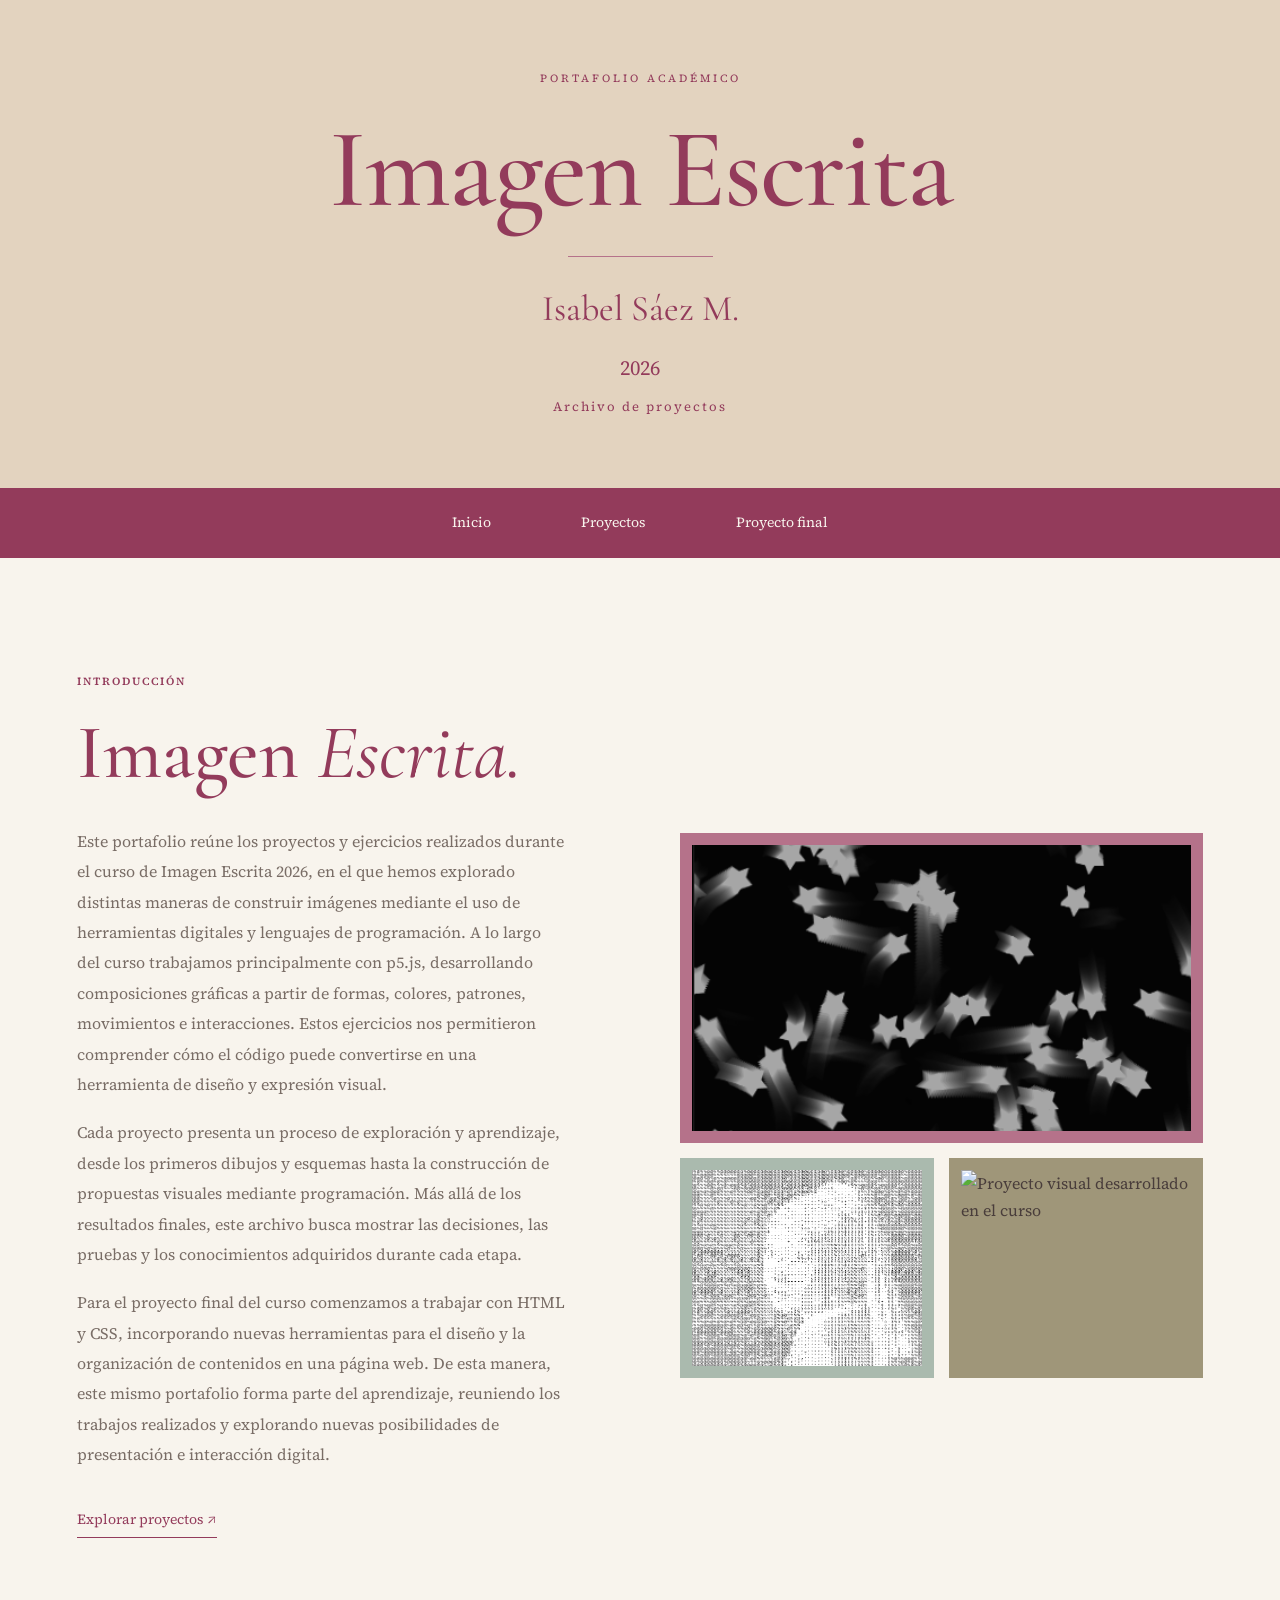
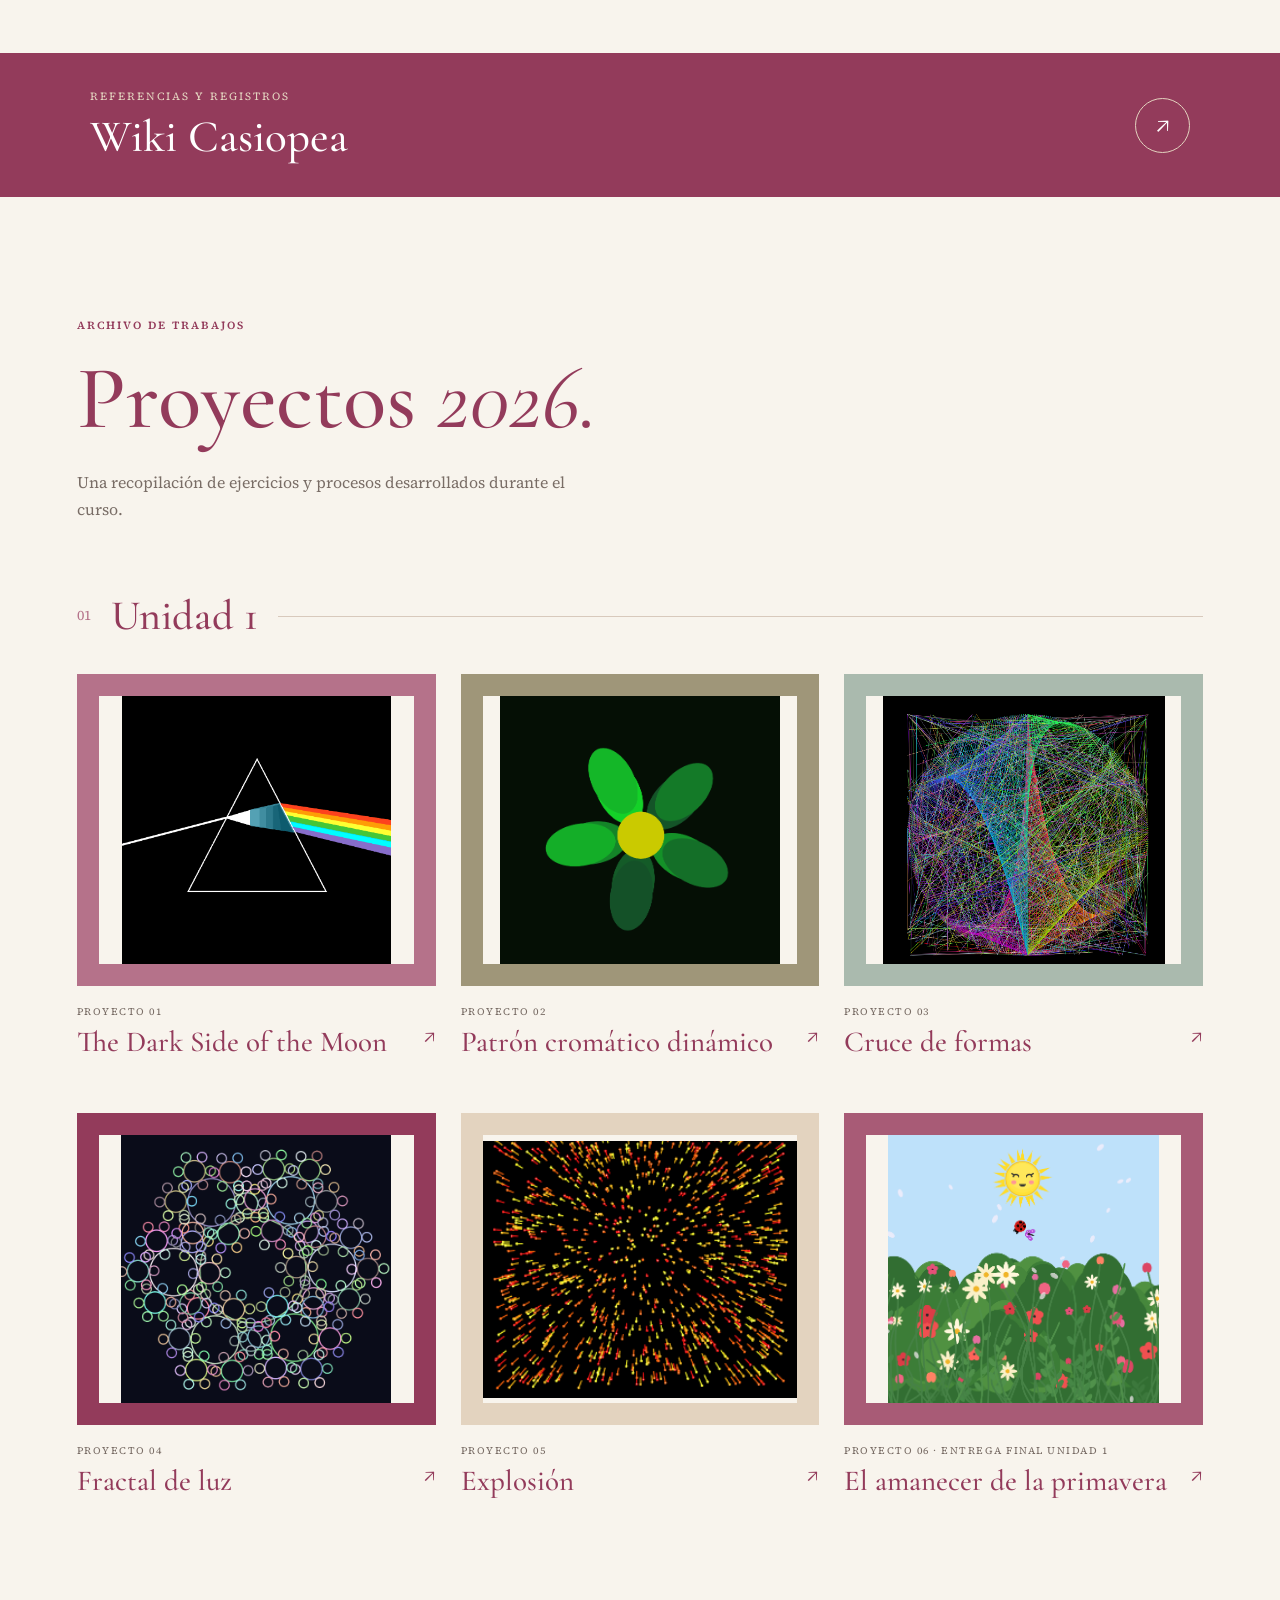
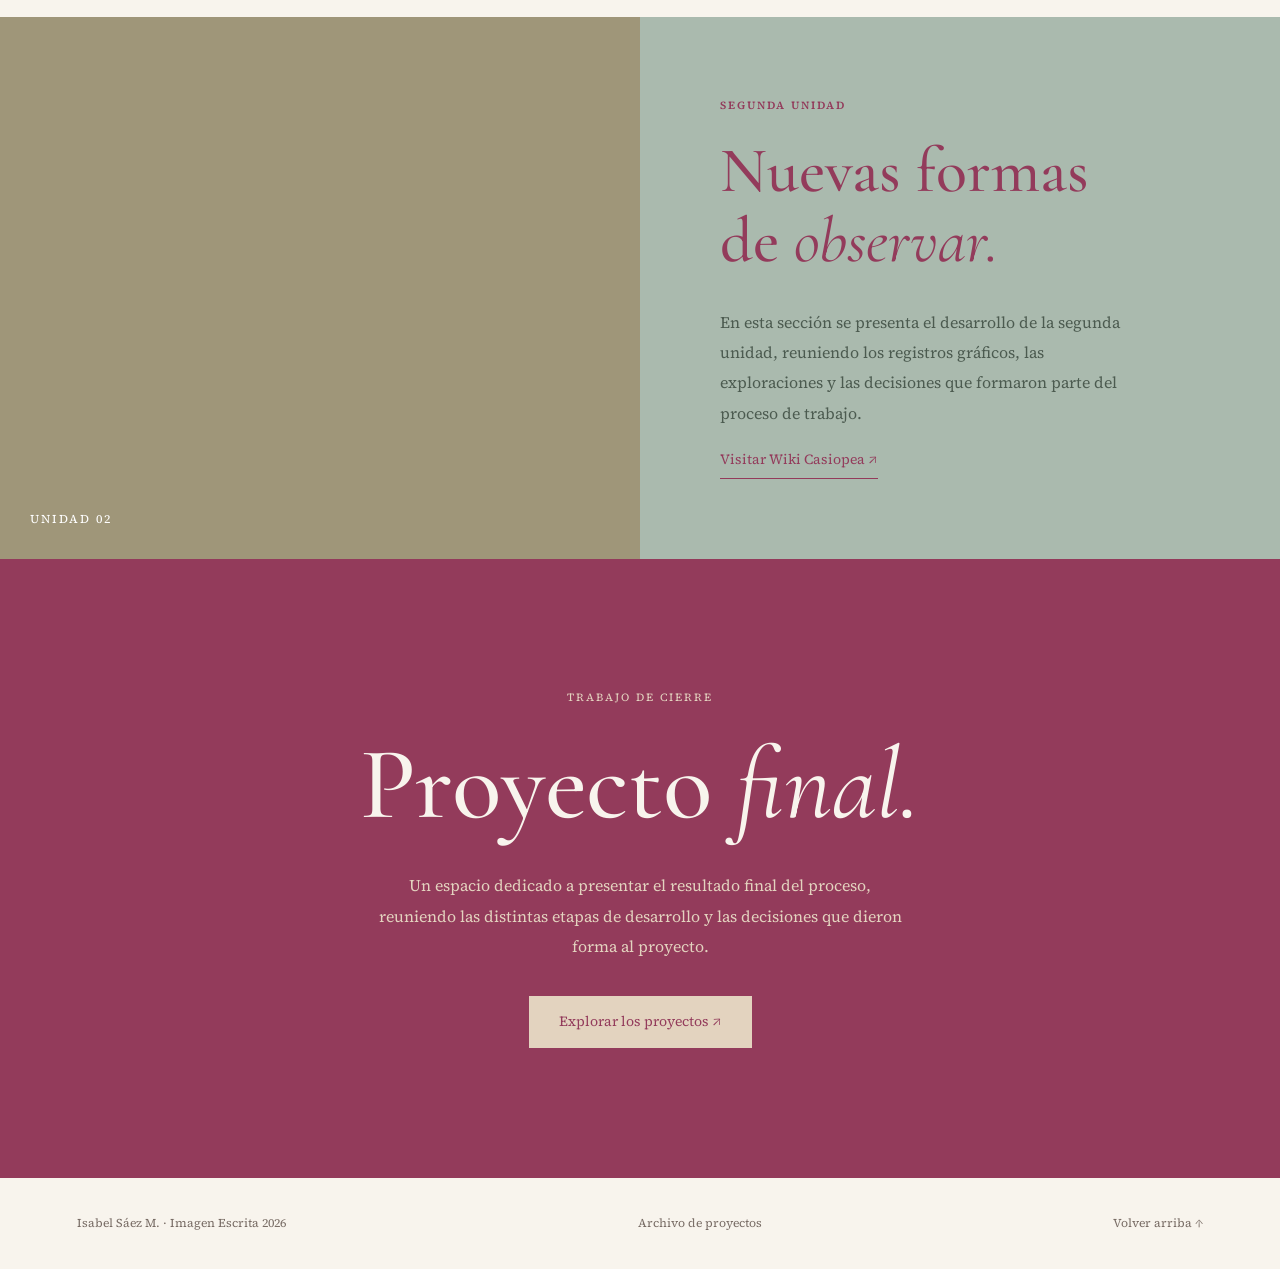
==== index.html @ 5d37b5b4 "Add files via upload" ====
<!DOCTYPE html>
<html lang="es">
<head>
  <meta charset="UTF-8">
  <meta name="viewport" content="width=device-width, initial-scale=1.0">
  <title>Imagen Escrita 2026 | Isabel Sáez M.</title>

  <link rel="preconnect" href="https://fonts.googleapis.com">
  <link rel="preconnect" href="https://fonts.gstatic.com" crossorigin>
  <link href="https://fonts.googleapis.com/css2?family=Cormorant+Garamond:wght@400;500;600;700&family=Source+Serif+4:wght@400;500;600&display=swap" rel="stylesheet">

  <link rel="stylesheet" href="style.css">
</head>

<body>

  <!-- PORTADA -->
  <header class="portada" id="portada">
    <div class="portada-contenido">
      <p class="etiqueta-portada">PORTAFOLIO ACADÉMICO</p>
      <h1>Imagen Escrita</h1>
      <div class="linea-decorativa"></div>
      <h2>Isabel Sáez M.</h2>
      <p class="ano">2026</p>
      <p class="subtitulo-portada">Archivo de proyectos</p>
    </div>
  </header>

  <!-- MENÚ -->
  <nav class="menu-principal" aria-label="Navegación principal">
    <a href="#inicio">Inicio</a>
    <a href="#proyectos">Proyectos</a>
    <a href="#proyecto-final">Proyecto final</a>
  </nav>

  <main>

    <!-- INTRODUCCIÓN -->
    <section class="seccion inicio" id="inicio">

      <div class="inicio-texto">
        <p class="etiqueta">INTRODUCCIÓN</p>
        <h2>Imagen <em>Escrita.</em></h2>

        <p>
          Este portafolio reúne los proyectos y ejercicios
          realizados durante el curso de Imagen Escrita 2026,
          en el que hemos explorado distintas maneras de
          construir imágenes mediante el uso de herramientas
          digitales y lenguajes de programación. A lo largo
          del curso trabajamos principalmente con p5.js,
          desarrollando composiciones gráficas a partir de
          formas, colores, patrones, movimientos e interacciones.
          Estos ejercicios nos permitieron comprender cómo
          el código puede convertirse en una herramienta
          de diseño y expresión visual.
        </p>

        <p>
          Cada proyecto presenta un proceso de exploración
          y aprendizaje, desde los primeros dibujos y esquemas
          hasta la construcción de propuestas visuales mediante
          programación. Más allá de los resultados finales,
          este archivo busca mostrar las decisiones, las pruebas
          y los conocimientos adquiridos durante cada etapa.
        </p>

        <p>
          Para el proyecto final del curso comenzamos a trabajar
          con HTML y CSS, incorporando nuevas herramientas para
          el diseño y la organización de contenidos en una página
          web. De esta manera, este mismo portafolio forma parte
          del aprendizaje, reuniendo los trabajos realizados y
          explorando nuevas posibilidades de presentación e
          interacción digital.
        </p>

        <a href="#proyectos" class="enlace-texto">
          Explorar proyectos ↗
        </a>
      </div>

      <!-- TRES FOTOGRAFÍAS SIN TÍTULOS -->
      <div class="galeria-inicio galeria-tres">

        <div class="foto-intro foto-intro-uno">
          <img
            src="Imagenes/Introduccion 1.png"
            alt="Registro visual del curso Imagen Escrita"
          >
        </div>

        <div class="foto-intro foto-intro-dos">
          <img
            src="Imagenes/Introduccion 2.png"
            alt="Proceso de trabajo con código"
          >
        </div>

        <div class="foto-intro foto-intro-tres">
          <img
            src="Imagenes/Introduccion 3.png"
            alt="Proyecto visual desarrollado en el curso"
          >
        </div>

      </div>
    </section>

    <!-- WIKI CASIOPEA -->
    <section class="franja-wiki">
      <div>
        <p class="etiqueta-clara">REFERENCIAS Y REGISTROS</p>
        <h2>Wiki Casiopea</h2>
      </div>

      <a
        href="https://wiki.ead.pucv.cl/Imagen_Escrita_2026"
        target="_blank"
        rel="noopener noreferrer"
        class="boton-circular"
        aria-label="Visitar Wiki Casiopea"
      >↗</a>
    </section>

    <!-- PROYECTOS -->
    <section class="seccion proyectos" id="proyectos">

      <div class="encabezado-seccion">
        <p class="etiqueta">ARCHIVO DE TRABAJOS</p>
        <h2>Proyectos <em>2026.</em></h2>
        <p class="descripcion-seccion">
          Una recopilación de ejercicios y procesos
          desarrollados durante el curso.
        </p>
      </div>

      <div class="titulo-unidad" id="unidad-1">
        <span>01</span>
        <h3>Unidad 1</h3>
        <div class="linea-unidad"></div>
      </div>

      <div class="cuadricula-proyectos">

        <a href="proyecto.html?id=1" class="tarjeta-proyecto">
          <div class="imagen-proyecto color-rosa">
            <img src="Imagenes/Proyecto 1.png"
                 alt="The Dark Side of the Moon">
          </div>
          <div class="info-proyecto">
            <p>PROYECTO 01</p>
            <h4>The Dark Side of the Moon</h4>
            <span class="flecha">↗</span>
          </div>
        </a>

        <a href="proyecto.html?id=2" class="tarjeta-proyecto">
          <div class="imagen-proyecto color-oliva">
            <img src="Imagenes/Proyecto 2.png"
                 alt="Patrón cromático dinámico">
          </div>
          <div class="info-proyecto">
            <p>PROYECTO 02</p>
            <h4>Patrón cromático dinámico</h4>
            <span class="flecha">↗</span>
          </div>
        </a>

        <a href="proyecto.html?id=3" class="tarjeta-proyecto">
          <div class="imagen-proyecto color-verde">
            <img src="Imagenes/Proyecto 3.png"
                 alt="Cruce de formas">
          </div>
          <div class="info-proyecto">
            <p>PROYECTO 03</p>
            <h4>Cruce de formas</h4>
            <span class="flecha">↗</span>
          </div>
        </a>

        <a href="proyecto.html?id=4" class="tarjeta-proyecto">
          <div class="imagen-proyecto color-burdeos">
            <img src="Imagenes/Proyecto 4.png"
                 alt="Fractal de luz">
          </div>
          <div class="info-proyecto">
            <p>PROYECTO 04</p>
            <h4>Fractal de luz</h4>
            <span class="flecha">↗</span>
          </div>
        </a>

        <a href="proyecto.html?id=5" class="tarjeta-proyecto">
          <div class="imagen-proyecto color-crema">
            <img src="Imagenes/Proyecto 5.png"
                 alt="Explosión">
          </div>
          <div class="info-proyecto">
            <p>PROYECTO 05</p>
            <h4>Explosión</h4>
            <span class="flecha">↗</span>
          </div>
        </a>

        <a href="proyecto.html?id=6" class="tarjeta-proyecto">
          <div class="imagen-proyecto color-rosa-oscuro">
            <img src="Imagenes/Proyecto 6.png"
                 alt="El amanecer de la primavera">
          </div>
          <div class="info-proyecto">
            <p>PROYECTO 06 · ENTREGA FINAL UNIDAD 1</p>
            <h4>El amanecer de la primavera</h4>
            <span class="flecha">↗</span>
          </div>
        </a>

      </div>
    </section>

    <!-- UNIDAD 2 -->
    <section class="unidad-dos" id="unidad-2">
      <div class="unidad-dos-imagen">
        <span>UNIDAD 02</span>
      </div>

      <div class="unidad-dos-texto">
        <p class="etiqueta">SEGUNDA UNIDAD</p>
        <h2>Nuevas formas<br>de <em>observar.</em></h2>

        <p>
          En esta sección se presenta el desarrollo
          de la segunda unidad, reuniendo los registros
          gráficos, las exploraciones y las decisiones
          que formaron parte del proceso de trabajo.
        </p>

        <a
          href="https://wiki.ead.pucv.cl/Imagen_Escrita_2026"
          target="_blank"
          rel="noopener noreferrer"
          class="enlace-texto"
        >
          Visitar Wiki Casiopea ↗
        </a>
      </div>
    </section>

    <!-- PROYECTO FINAL -->
    <section class="proyecto-final" id="proyecto-final">
      <div class="contenido-final">
        <p class="etiqueta-clara">TRABAJO DE CIERRE</p>
        <h2>Proyecto <em>final.</em></h2>

        <p>
          Un espacio dedicado a presentar el resultado
          final del proceso, reuniendo las distintas
          etapas de desarrollo y las decisiones
          que dieron forma al proyecto.
        </p>

        <a href="#proyectos" class="boton-final">
          Explorar los proyectos ↗
        </a>
      </div>
    </section>

  </main>

  <!-- PIE DE PÁGINA -->
  <footer class="pie-pagina">
    <p>Isabel Sáez M. · Imagen Escrita 2026</p>
    <p>Archivo de proyectos</p>
    <a href="#portada">Volver arriba ↑</a>
  </footer>

</body>
</html>
---- style.css ----
:root {
  --burdeos: #933B5B;
  --rosa: #B5728A;
  --verde: #AABAAE;
  --crema: #E3D3BF;
  --oliva: #9F9679;
  --fondo: #F8F4ED;
  --texto: #493D3B;
  --texto-suave: #796D66;
  --titulo: "Cormorant Garamond", Georgia, serif;
  --parrafo: "Source Serif 4", Georgia, serif;
}

/* GENERAL */

* {
  margin: 0;
  padding: 0;
  box-sizing: border-box;
}

html {
  scroll-behavior: smooth;
  scroll-padding-top: 90px;
}

body {
  background: var(--fondo);
  color: var(--texto);
  font-family: var(--parrafo);
  font-size: 16px;
  line-height: 1.7;
}

a {
  color: inherit;
  text-decoration: none;
}

h1, h2, h3, h4 {
  font-family: var(--titulo);
  font-weight: 500;
  line-height: 1.1;
}

h2 em {
  font-weight: 400;
}

.seccion {
  width: 88%;
  max-width: 1250px;
  margin: 0 auto;
}

.etiqueta {
  color: var(--burdeos);
  font-size: 11px;
  font-weight: 600;
  letter-spacing: 2px;
  text-transform: uppercase;
}

.etiqueta-clara {
  color: var(--crema);
  font-size: 11px;
  letter-spacing: 2px;
  text-transform: uppercase;
}

/* PORTADA */

.portada {
  min-height: 430px;
  padding: 70px 25px;
  background: var(--crema);
  display: flex;
  align-items: center;
  justify-content: center;
  text-align: center;
}

.portada-contenido {
  max-width: 950px;
}

.etiqueta-portada {
  color: var(--burdeos);
  font-size: 11px;
  letter-spacing: 3px;
  margin-bottom: 25px;
}

.portada h1 {
  color: var(--burdeos);
  font-size: clamp(60px, 9vw, 112px);
  font-weight: 500;
  letter-spacing: -2px;
  line-height: 1;
}

.linea-decorativa {
  height: 1px;
  width: 145px;
  background: var(--rosa);
  margin: 30px auto;
}

.portada h2 {
  color: var(--burdeos);
  font-size: clamp(25px, 3vw, 36px);
  font-weight: 400;
  line-height: 1.2;
}

.ano {
  color: var(--burdeos);
  font-size: 21px;
  margin-top: 20px;
}

.subtitulo-portada {
  color: var(--burdeos);
  font-size: 13px;
  letter-spacing: 2px;
  margin-top: 10px;
}

/* MENÚ */

.menu-principal {
  min-height: 70px;
  background: var(--burdeos);
  display: flex;
  justify-content: center;
  align-items: center;
  gap: clamp(25px, 7vw, 100px);
  position: sticky;
  top: 0;
  z-index: 100;
}

.menu-principal a {
  color: var(--fondo);
  font-size: 14px;
  transition: color 0.3s;
}

.menu-principal a:hover {
  color: var(--crema);
}

/* INTRODUCCIÓN */

.inicio {
  padding-top: 115px;
  padding-bottom: 115px;
  display: grid;
  grid-template-columns: 1fr 1fr;
  gap: 80px;
  align-items: center;
}

.inicio-texto h2 {
  color: var(--burdeos);
  font-size: clamp(52px, 6vw, 80px);
  margin-top: 20px;
  margin-bottom: 30px;
}

.inicio-texto p:not(.etiqueta) {
  max-width: 490px;
  color: var(--texto-suave);
  margin-bottom: 18px;
  line-height: 1.9;
}

.enlace-texto {
  display: inline-flex;
  align-items: center;
  gap: 25px;
  color: var(--burdeos);
  font-size: 14px;
  border-bottom: 1px solid var(--burdeos);
  padding-bottom: 6px;
  margin-top: 20px;
  transition: gap 0.3s;
}

.enlace-texto:hover {
  gap: 35px;
}

/* NUEVA GALERÍA DE TRES FOTOGRAFÍAS */

.galeria-inicio.galeria-tres {
  display: grid;
  grid-template-columns: repeat(2, minmax(0, 1fr));
  gap: 15px;
  align-items: stretch;
}

.foto-intro {
  overflow: hidden;
  padding: 12px;
  display: flex;
  align-items: center;
  justify-content: center;
  transition: transform 0.35s ease;
}

.foto-intro:hover {
  transform: translateY(-5px);
}

.foto-intro img {
  display: block;
  width: 100%;
  height: 100%;
  object-fit: cover;
}

.foto-intro-uno {
  grid-column: 1 / -1;
  height: 310px;
  background: var(--rosa);
}

.foto-intro-dos {
  height: 220px;
  background: var(--verde);
}

.foto-intro-tres {
  height: 220px;
  background: var(--oliva);
}

/* WIKI CASIOPEA */

.franja-wiki {
  background: var(--burdeos);
  color: white;
  padding: 35px 7%;
  display: flex;
  align-items: center;
  justify-content: space-between;
}

.franja-wiki h2 {
  font-size: 45px;
  color: white;
  margin-top: 5px;
}

.boton-circular {
  width: 55px;
  height: 55px;
  border: 1px solid var(--crema);
  border-radius: 50%;
  display: flex;
  justify-content: center;
  align-items: center;
  font-size: 24px;
  color: white;
  transition: 0.3s;
}

.boton-circular:hover {
  background: var(--crema);
  color: var(--burdeos);
}

/* PROYECTOS */

.proyectos {
  padding-top: 120px;
  padding-bottom: 120px;
}

.encabezado-seccion {
  margin-bottom: 70px;
}

.encabezado-seccion h2 {
  color: var(--burdeos);
  font-size: clamp(55px, 7vw, 90px);
  margin-top: 15px;
  margin-bottom: 20px;
}

.descripcion-seccion {
  color: var(--texto-suave);
  max-width: 500px;
}

.titulo-unidad {
  display: flex;
  align-items: center;
  gap: 20px;
  margin-bottom: 35px;
}

.titulo-unidad span {
  color: var(--rosa);
  font-size: 14px;
}

.titulo-unidad h3 {
  color: var(--burdeos);
  font-size: 42px;
}

.linea-unidad {
  flex: 1;
  height: 1px;
  background: #D8C9BC;
}

/* CUADRÍCULA DE PROYECTOS */

.cuadricula-proyectos {
  display: grid;
  grid-template-columns: repeat(3, minmax(0, 1fr));
  gap: 55px 25px;
}

.tarjeta-proyecto {
  display: block;
  min-width: 0;
}

.imagen-proyecto {
  aspect-ratio: 1.15 / 1;
  padding: 22px;
  display: flex;
  align-items: center;
  justify-content: center;
  overflow: hidden;
  transition: transform 0.35s;
}

.imagen-proyecto img {
  display: block;
  width: 100%;
  height: 100%;
  object-fit: contain;
  background: var(--fondo);
}

.tarjeta-proyecto:hover .imagen-proyecto {
  transform: translateY(-7px);
}

.color-rosa {
  background: var(--rosa);
}

.color-oliva {
  background: var(--oliva);
}

.color-verde {
  background: var(--verde);
}

.color-burdeos {
  background: var(--burdeos);
}

.color-crema {
  background: var(--crema);
}

.color-rosa-oscuro {
  background: #A85B76;
}

.info-proyecto {
  position: relative;
  padding-top: 17px;
  padding-right: 25px;
}

.info-proyecto p {
  color: var(--texto-suave);
  font-size: 10px;
  letter-spacing: 1.5px;
}

.info-proyecto h4 {
  color: var(--burdeos);
  font-size: 29px;
  margin-top: 6px;
}

.flecha {
  position: absolute;
  right: 0;
  bottom: 5px;
  color: var(--burdeos);
  font-size: 20px;
}

/* UNIDAD 2 */

.unidad-dos {
  display: grid;
  grid-template-columns: 1fr 1fr;
  background: var(--verde);
}

.unidad-dos-imagen {
  min-height: 520px;
  background: var(--oliva);
  padding: 30px;
  display: flex;
  align-items: flex-end;
}

.unidad-dos-imagen span {
  color: white;
  font-size: 12px;
  letter-spacing: 2px;
}

.unidad-dos-texto {
  padding: 80px;
  display: flex;
  flex-direction: column;
  justify-content: center;
  align-items: flex-start;
}

.unidad-dos-texto h2 {
  color: var(--burdeos);
  font-size: clamp(45px, 5vw, 70px);
  margin-top: 20px;
  margin-bottom: 30px;
}

.unidad-dos-texto > p:not(.etiqueta) {
  color: #4C5B50;
  line-height: 1.9;
  max-width: 430px;
}

/* PROYECTO FINAL */

.proyecto-final {
  background: var(--burdeos);
  padding: 130px 25px;
  text-align: center;
}

.contenido-final {
  max-width: 850px;
  margin: 0 auto;
}

.proyecto-final h2 {
  color: var(--fondo);
  font-size: clamp(60px, 8vw, 105px);
  margin-top: 20px;
  margin-bottom: 30px;
}

.proyecto-final p:not(.etiqueta-clara) {
  color: var(--crema);
  max-width: 530px;
  margin: 0 auto 35px;
  line-height: 1.9;
}

.boton-final {
  display: inline-block;
  background: var(--crema);
  color: var(--burdeos);
  padding: 14px 30px;
  font-size: 14px;
  transition: background 0.3s;
}

.boton-final:hover {
  background: white;
}

/* PIE DE PÁGINA */

.pie-pagina {
  background: var(--fondo);
  padding: 35px 6%;
  display: flex;
  justify-content: space-between;
  align-items: center;
  gap: 20px;
}

.pie-pagina p,
.pie-pagina a {
  color: var(--texto-suave);
  font-size: 12px;
}

.pie-pagina a:hover {
  color: var(--burdeos);
}

/* PÁGINAS INDIVIDUALES */

.cabecera-detalle {
  background: var(--crema);
  padding: 65px 7% 80px;
}

.volver-proyectos {
  display: inline-block;
  color: var(--burdeos);
  font-size: 14px;
  margin-bottom: 60px;
}

.cabecera-detalle h1 {
  color: var(--burdeos);
  font-size: clamp(55px, 8vw, 105px);
  max-width: 1100px;
  margin-top: 15px;
}

.detalle-contenido {
  width: 88%;
  max-width: 1100px;
  margin: 90px auto 120px;
}

.detalle-imagen {
  min-height: 400px;
  padding: 35px;
  display: flex;
  align-items: center;
  justify-content: center;
  margin-bottom: 70px;
}

.detalle-imagen img {
  display: block;
  width: 100%;
  max-height: 600px;
  object-fit: contain;
}

.detalle-texto {
  display: grid;
  grid-template-columns: 1fr 2fr;
  gap: 70px;
}

.detalle-texto h2 {
  color: var(--burdeos);
  font-size: 46px;
}

.detalle-descripcion p {
  color: var(--texto-suave);
  line-height: 1.95;
  margin-bottom: 20px;
}

.detalle-descripcion .enlace-texto {
  color: var(--burdeos);
  margin-top: 30px;
}

.navegacion-detalle {
  border-top: 1px solid #D8C9BC;
  margin-top: 90px;
  padding-top: 30px;
  display: flex;
  justify-content: space-between;
  gap: 20px;
}

.navegacion-detalle a {
  color: var(--burdeos);
  font-size: 14px;
}

/* TABLETS */

@media (max-width: 950px) {
  .inicio {
    grid-template-columns: 1fr;
    gap: 50px;
  }

  .galeria-inicio {
    max-width: 650px;
  }

  .unidad-dos-texto {
    padding: 45px;
  }
}

/* CELULARES */

@media (max-width: 650px) {
  .portada {
    min-height: 360px;
    padding: 55px 20px;
  }

  .menu-principal {
    gap: 20px;
    padding: 15px 10px;
    flex-wrap: wrap;
  }

  .menu-principal a {
    font-size: 12px;
  }

  .inicio {
    padding-top: 75px;
    padding-bottom: 75px;
  }

  .inicio-texto h2 {
    font-size: 58px;
  }

  .galeria-inicio.galeria-tres {
    gap: 10px;
  }

  .foto-intro-uno {
    height: 250px;
  }

  .foto-intro-dos,
  .foto-intro-tres {
    height: 170px;
  }

  .foto-intro {
    padding: 8px;
  }

  .franja-wiki h2 {
    font-size: 35px;
  }

  .proyectos {
    padding-top: 80px;
    padding-bottom: 80px;
  }

  .encabezado-seccion {
    margin-bottom: 50px;
  }

  .encabezado-seccion h2 {
    font-size: 57px;
  }

  .cuadricula-proyectos {
    grid-template-columns: repeat(2, minmax(0, 1fr));
    gap: 35px 15px;
  }

  .imagen-proyecto {
    padding: 12px;
  }

  .info-proyecto h4 {
    font-size: 23px;
  }

  .unidad-dos {
    grid-template-columns: 1fr;
  }

  .unidad-dos-imagen {
    min-height: 320px;
  }

  .unidad-dos-texto {
    padding: 55px 7%;
  }

  .proyecto-final {
    padding: 90px 25px;
  }

  .pie-pagina {
    flex-direction: column;
    text-align: center;
  }

  .cabecera-detalle {
    padding: 45px 7% 60px;
  }

  .volver-proyectos {
    margin-bottom: 45px;
  }

  .detalle-contenido {
    margin-top: 50px;
    margin-bottom: 70px;
  }

  .detalle-imagen {
    min-height: 230px;
    padding: 15px;
    margin-bottom: 50px;
  }

  .detalle-texto {
    grid-template-columns: 1fr;
    gap: 25px;
  }

  .detalle-texto h2 {
    font-size: 38px;
  }
}

@media (max-width: 380px) {
  .menu-principal {
    gap: 12px;
  }

  .menu-principal a {
    font-size: 11px;
  }

  .info-proyecto h4 {
    font-size: 20px;
  }
}

/* ACCESIBILIDAD */

a:focus-visible {
  outline: 2px solid var(--rosa);
  outline-offset: 4px;
}

@media (prefers-reduced-motion: reduce) {
  html {
    scroll-behavior: auto;
  }

  *,
  *::before,
  *::after {
    transition-duration: 0.01ms !important;
    animation-duration: 0.01ms !important;
  }
}
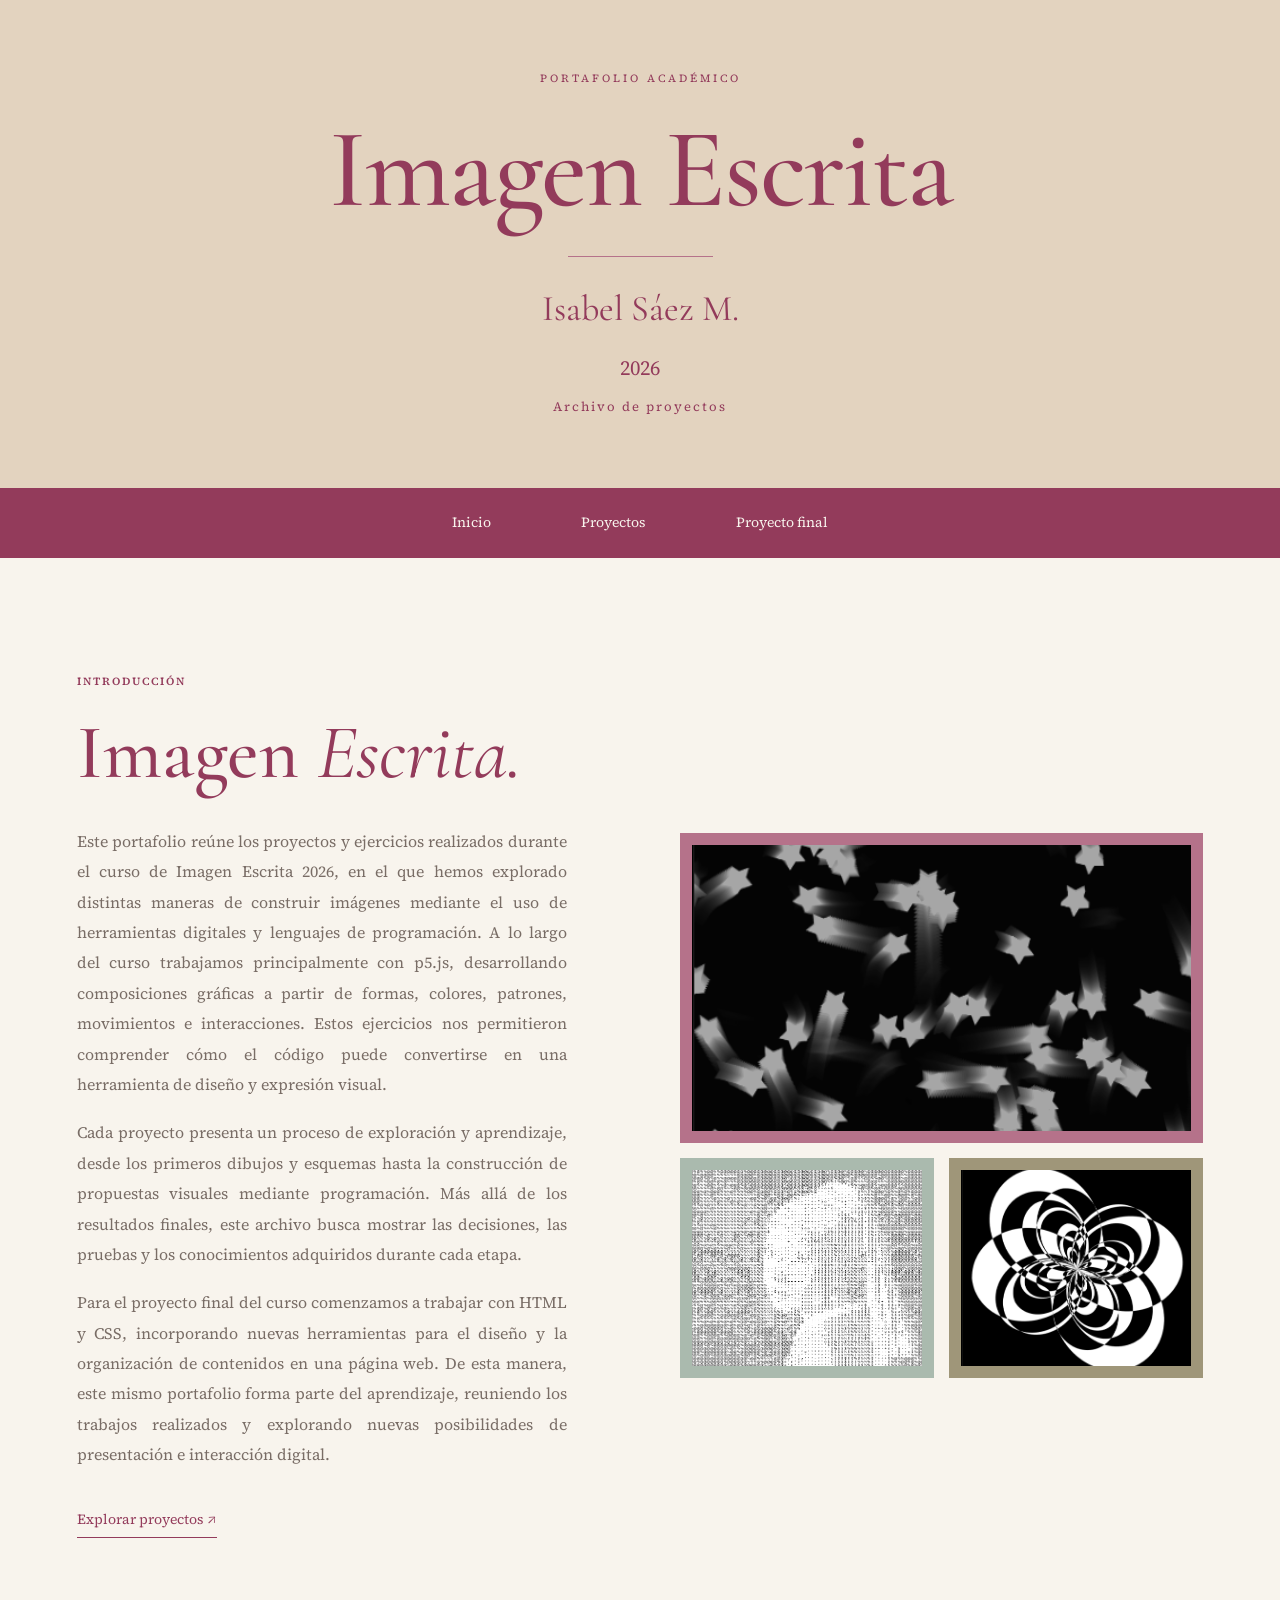
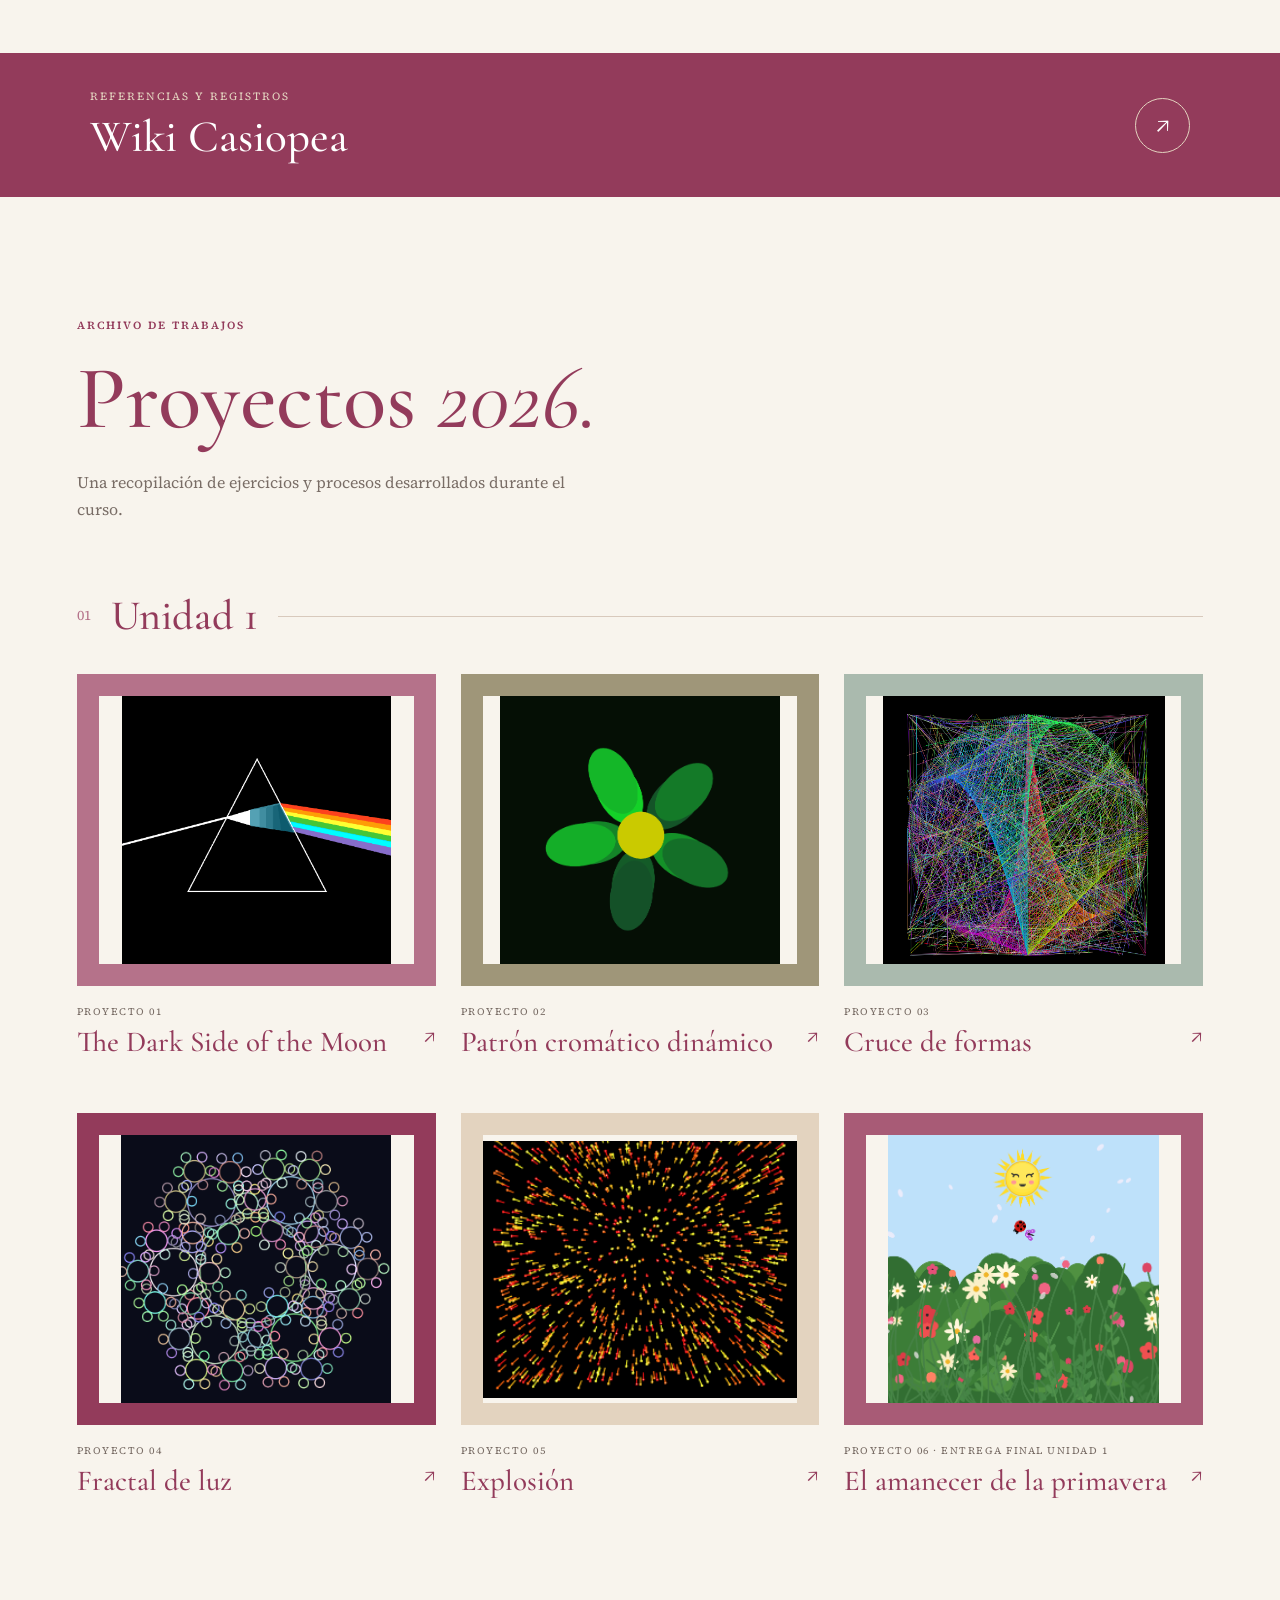
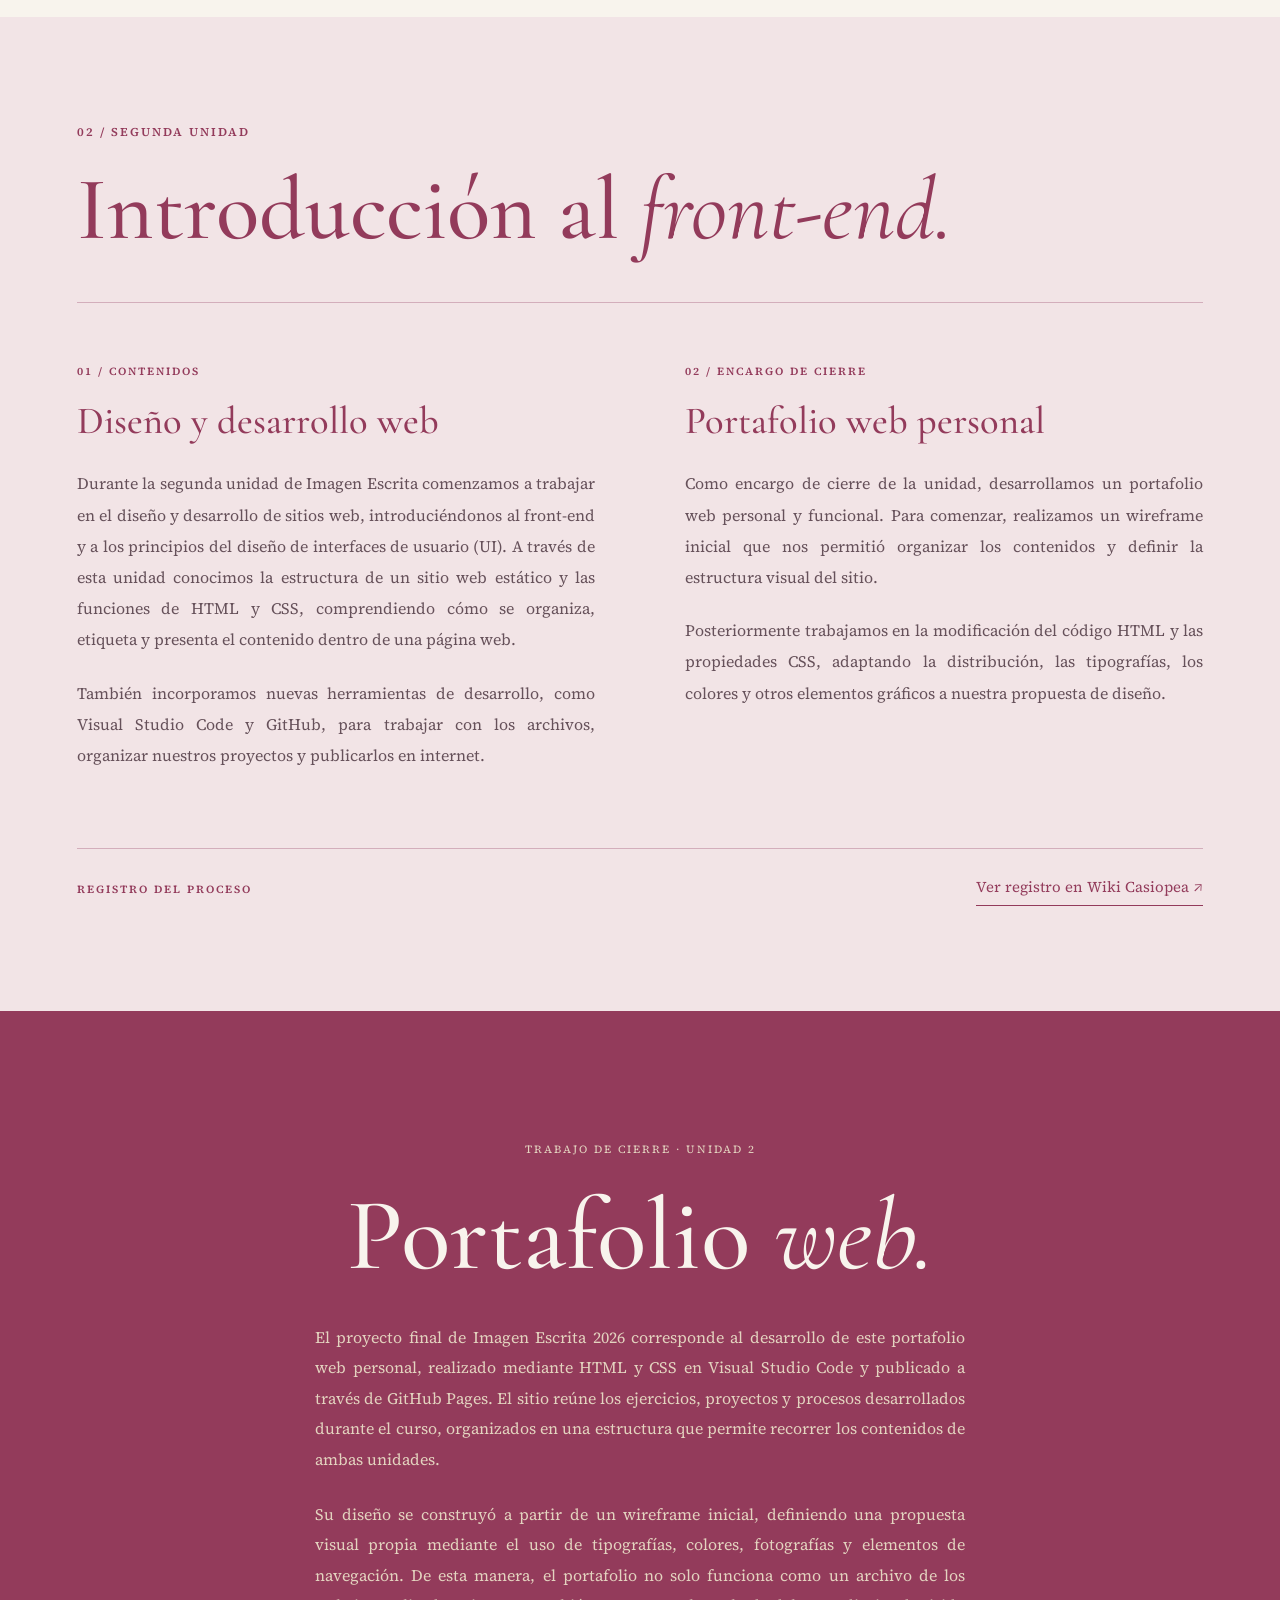
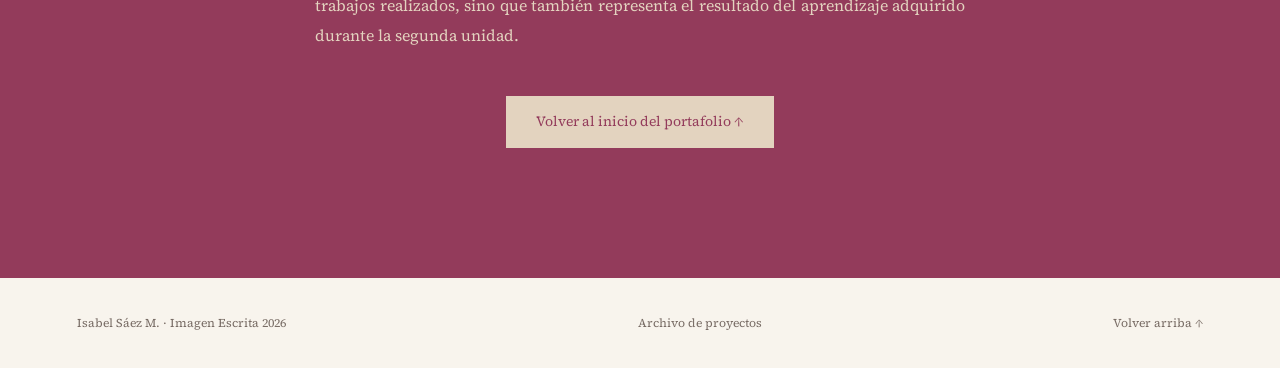
==== commit 454ec978: "Actualización del diseño del portafolio" ====
--- a/index.html
+++ b/index.html
@@ -15,7 +15,6 @@
 
 <body>
 
-  <!-- PORTADA -->
   <header class="portada" id="portada">
     <div class="portada-contenido">
       <p class="etiqueta-portada">PORTAFOLIO ACADÉMICO</p>
@@ -27,7 +26,6 @@
     </div>
   </header>
 
-  <!-- MENÚ -->
   <nav class="menu-principal" aria-label="Navegación principal">
     <a href="#inicio">Inicio</a>
     <a href="#proyectos">Proyectos</a>
@@ -81,31 +79,23 @@
         </a>
       </div>
 
-      <!-- TRES FOTOGRAFÍAS SIN TÍTULOS -->
       <div class="galeria-inicio galeria-tres">
-
         <div class="foto-intro foto-intro-uno">
-          <img
-            src="Imagenes/Introduccion 1.png"
-            alt="Registro visual del curso Imagen Escrita"
-          >
+          <img src="Imagenes/Introduccion 1.png"
+               alt="Registro visual del curso Imagen Escrita">
         </div>
 
         <div class="foto-intro foto-intro-dos">
-          <img
-            src="Imagenes/Introduccion 2.png"
-            alt="Proceso de trabajo con código"
-          >
+          <img src="Imagenes/Introduccion 2.png"
+               alt="Proceso de trabajo con código">
         </div>
 
         <div class="foto-intro foto-intro-tres">
-          <img
-            src="Imagenes/Introduccion 3.png"
-            alt="Proyecto visual desarrollado en el curso"
-          >
-        </div>
-
-      </div>
+          <img src="Imagenes/Introduccion 3.png"
+               alt="Proyecto visual desarrollado en el curso">
+        </div>
+      </div>
+
     </section>
 
     <!-- WIKI CASIOPEA -->
@@ -115,13 +105,11 @@
         <h2>Wiki Casiopea</h2>
       </div>
 
-      <a
-        href="https://wiki.ead.pucv.cl/Imagen_Escrita_2026"
-        target="_blank"
-        rel="noopener noreferrer"
-        class="boton-circular"
-        aria-label="Visitar Wiki Casiopea"
-      >↗</a>
+      <a href="https://wiki.ead.pucv.cl/Imagen_Escrita_2026"
+         target="_blank"
+         rel="noopener noreferrer"
+         class="boton-circular"
+         aria-label="Visitar Wiki Casiopea">↗</a>
     </section>
 
     <!-- PROYECTOS -->
@@ -219,56 +207,130 @@
       </div>
     </section>
 
-    <!-- UNIDAD 2 -->
-    <section class="unidad-dos" id="unidad-2">
-      <div class="unidad-dos-imagen">
-        <span>UNIDAD 02</span>
-      </div>
-
-      <div class="unidad-dos-texto">
-        <p class="etiqueta">SEGUNDA UNIDAD</p>
-        <h2>Nuevas formas<br>de <em>observar.</em></h2>
-
-        <p>
-          En esta sección se presenta el desarrollo
-          de la segunda unidad, reuniendo los registros
-          gráficos, las exploraciones y las decisiones
-          que formaron parte del proceso de trabajo.
-        </p>
-
-        <a
-          href="https://wiki.ead.pucv.cl/Imagen_Escrita_2026"
-          target="_blank"
-          rel="noopener noreferrer"
-          class="enlace-texto"
-        >
-          Visitar Wiki Casiopea ↗
-        </a>
-      </div>
+    <!-- SEGUNDA UNIDAD REDISEÑADA -->
+    <section class="unidad-dos-nueva" id="unidad-2">
+
+      <div class="unidad-dos-contenedor">
+
+        <div class="unidad-dos-encabezado">
+          <p class="unidad-dos-numero">
+            02 / SEGUNDA UNIDAD
+          </p>
+
+          <h2>
+            Introducción al <em>front-end.</em>
+          </h2>
+
+          <div class="unidad-dos-linea"></div>
+        </div>
+
+        <div class="unidad-dos-columnas">
+
+          <article class="unidad-dos-columna">
+            <p class="unidad-dos-subnumero">01 / CONTENIDOS</p>
+            <h3>Diseño y desarrollo web</h3>
+
+            <p>
+              Durante la segunda unidad de Imagen Escrita
+              comenzamos a trabajar en el diseño y desarrollo
+              de sitios web, introduciéndonos al front-end y
+              a los principios del diseño de interfaces de
+              usuario (UI). A través de esta unidad conocimos
+              la estructura de un sitio web estático y las
+              funciones de HTML y CSS, comprendiendo cómo
+              se organiza, etiqueta y presenta el contenido
+              dentro de una página web.
+            </p>
+
+            <p>
+              También incorporamos nuevas herramientas de
+              desarrollo, como Visual Studio Code y GitHub,
+              para trabajar con los archivos, organizar
+              nuestros proyectos y publicarlos en internet.
+            </p>
+          </article>
+
+          <article class="unidad-dos-columna">
+            <p class="unidad-dos-subnumero">02 / ENCARGO DE CIERRE</p>
+            <h3>Portafolio web personal</h3>
+
+            <p>
+              Como encargo de cierre de la unidad,
+              desarrollamos un portafolio web personal
+              y funcional. Para comenzar, realizamos
+              un wireframe inicial que nos permitió
+              organizar los contenidos y definir la
+              estructura visual del sitio.
+            </p>
+
+            <p>
+              Posteriormente trabajamos en la modificación
+              del código HTML y las propiedades CSS,
+              adaptando la distribución, las tipografías,
+              los colores y otros elementos gráficos
+              a nuestra propuesta de diseño.
+            </p>
+          </article>
+
+        </div>
+
+        <div class="unidad-dos-pie">
+          <p>REGISTRO DEL PROCESO</p>
+
+          <a
+            href="https://wiki.ead.pucv.cl/Sitio_Web_IE_2026_-_Isabel_S%C3%A1ez"
+            target="_blank"
+            rel="noopener noreferrer"
+            class="unidad-dos-enlace"
+          >
+            Ver registro en Wiki Casiopea ↗
+          </a>
+        </div>
+
+      </div>
+
     </section>
 
     <!-- PROYECTO FINAL -->
     <section class="proyecto-final" id="proyecto-final">
+
       <div class="contenido-final">
-        <p class="etiqueta-clara">TRABAJO DE CIERRE</p>
-        <h2>Proyecto <em>final.</em></h2>
-
-        <p>
-          Un espacio dedicado a presentar el resultado
-          final del proceso, reuniendo las distintas
-          etapas de desarrollo y las decisiones
-          que dieron forma al proyecto.
-        </p>
-
-        <a href="#proyectos" class="boton-final">
-          Explorar los proyectos ↗
-        </a>
-      </div>
+        <p class="etiqueta-clara">
+          TRABAJO DE CIERRE · UNIDAD 2
+        </p>
+
+        <h2>Portafolio <em>web.</em></h2>
+
+        <p>
+          El proyecto final de Imagen Escrita 2026 corresponde
+          al desarrollo de este portafolio web personal,
+          realizado mediante HTML y CSS en Visual Studio Code
+          y publicado a través de GitHub Pages. El sitio reúne
+          los ejercicios, proyectos y procesos desarrollados
+          durante el curso, organizados en una estructura que
+          permite recorrer los contenidos de ambas unidades.
+        </p>
+
+        <p>
+          Su diseño se construyó a partir de un wireframe
+          inicial, definiendo una propuesta visual propia
+          mediante el uso de tipografías, colores, fotografías
+          y elementos de navegación. De esta manera, el
+          portafolio no solo funciona como un archivo de los
+          trabajos realizados, sino que también representa
+          el resultado del aprendizaje adquirido durante
+          la segunda unidad.
+        </p>
+
+        <a href="#portada" class="boton-final">
+          Volver al inicio del portafolio ↑
+        </a>
+      </div>
+
     </section>
 
   </main>
 
-  <!-- PIE DE PÁGINA -->
   <footer class="pie-pagina">
     <p>Isabel Sáez M. · Imagen Escrita 2026</p>
     <p>Archivo de proyectos</p>
--- a/style.css
+++ b/style.css
@@ -8,6 +8,7 @@
   --fondo: #F8F4ED;
   --texto: #493D3B;
   --texto-suave: #796D66;
+  --rosa-claro: #F2E4E6;
   --titulo: "Cormorant Garamond", Georgia, serif;
   --parrafo: "Source Serif 4", Georgia, serif;
 }
@@ -174,6 +175,9 @@
   color: var(--texto-suave);
   margin-bottom: 18px;
   line-height: 1.9;
+  text-align: justify;
+  text-justify: inter-word;
+  hyphens: auto;
 }
 
 .enlace-texto {
@@ -192,7 +196,7 @@
   gap: 35px;
 }
 
-/* NUEVA GALERÍA DE TRES FOTOGRAFÍAS */
+/* GALERÍA DE INTRODUCCIÓN */
 
 .galeria-inicio.galeria-tres {
   display: grid;
@@ -403,47 +407,107 @@
   font-size: 20px;
 }
 
-/* UNIDAD 2 */
-
-.unidad-dos {
+/* SEGUNDA UNIDAD REDISEÑADA */
+
+.unidad-dos-nueva {
+  background: var(--rosa-claro);
+  padding: 105px 6%;
+}
+
+.unidad-dos-contenedor {
+  max-width: 1250px;
+  margin: 0 auto;
+}
+
+.unidad-dos-encabezado {
+  margin-bottom: 60px;
+}
+
+.unidad-dos-numero {
+  font-size: 12px;
+  font-weight: 600;
+  letter-spacing: 2px;
+  color: var(--burdeos);
+  margin-bottom: 20px;
+}
+
+.unidad-dos-encabezado h2 {
+  color: var(--burdeos);
+  font-size: clamp(55px, 7vw, 95px);
+  max-width: 1000px;
+  line-height: 1.05;
+}
+
+.unidad-dos-linea {
+  height: 1px;
+  width: 100%;
+  background: #D3AEBB;
+  margin-top: 45px;
+}
+
+.unidad-dos-columnas {
   display: grid;
-  grid-template-columns: 1fr 1fr;
-  background: var(--verde);
-}
-
-.unidad-dos-imagen {
-  min-height: 520px;
-  background: var(--oliva);
-  padding: 30px;
-  display: flex;
-  align-items: flex-end;
-}
-
-.unidad-dos-imagen span {
-  color: white;
-  font-size: 12px;
+  grid-template-columns: repeat(2, minmax(0, 1fr));
+  gap: 90px;
+  align-items: start;
+}
+
+.unidad-dos-columna {
+  min-width: 0;
+}
+
+.unidad-dos-subnumero {
+  color: var(--burdeos);
+  font-size: 11px;
+  font-weight: 600;
   letter-spacing: 2px;
-}
-
-.unidad-dos-texto {
-  padding: 80px;
-  display: flex;
-  flex-direction: column;
-  justify-content: center;
-  align-items: flex-start;
-}
-
-.unidad-dos-texto h2 {
-  color: var(--burdeos);
-  font-size: clamp(45px, 5vw, 70px);
-  margin-top: 20px;
-  margin-bottom: 30px;
-}
-
-.unidad-dos-texto > p:not(.etiqueta) {
-  color: #4C5B50;
-  line-height: 1.9;
-  max-width: 430px;
+  margin-bottom: 18px;
+}
+
+.unidad-dos-columna h3 {
+  color: var(--burdeos);
+  font-size: clamp(34px, 3vw, 48px);
+  line-height: 1.15;
+  margin-bottom: 25px;
+}
+
+.unidad-dos-columna p:not(.unidad-dos-subnumero) {
+  color: #66515A;
+  font-size: 16px;
+  line-height: 1.95;
+  text-align: justify;
+  text-justify: inter-word;
+  hyphens: auto;
+  margin-bottom: 22px;
+}
+
+.unidad-dos-pie {
+  margin-top: 55px;
+  padding-top: 25px;
+  border-top: 1px solid #D3AEBB;
+  display: flex;
+  align-items: center;
+  justify-content: space-between;
+  gap: 25px;
+}
+
+.unidad-dos-pie p {
+  color: var(--burdeos);
+  font-size: 11px;
+  font-weight: 600;
+  letter-spacing: 2px;
+}
+
+.unidad-dos-enlace {
+  color: var(--burdeos);
+  font-size: 15px;
+  border-bottom: 1px solid var(--burdeos);
+  padding-bottom: 5px;
+  transition: opacity 0.3s;
+}
+
+.unidad-dos-enlace:hover {
+  opacity: 0.7;
 }
 
 /* PROYECTO FINAL */
@@ -466,11 +530,14 @@
   margin-bottom: 30px;
 }
 
-.proyecto-final p:not(.etiqueta-clara) {
+.proyecto-final .contenido-final > p:not(.etiqueta-clara) {
   color: var(--crema);
-  max-width: 530px;
-  margin: 0 auto 35px;
+  max-width: 650px;
+  margin: 0 auto 25px;
   line-height: 1.9;
+  text-align: justify;
+  text-justify: inter-word;
+  hyphens: auto;
 }
 
 .boton-final {
@@ -479,6 +546,7 @@
   color: var(--burdeos);
   padding: 14px 30px;
   font-size: 14px;
+  margin-top: 20px;
   transition: background 0.3s;
 }
 
@@ -598,8 +666,8 @@
     max-width: 650px;
   }
 
-  .unidad-dos-texto {
-    padding: 45px;
+  .unidad-dos-columnas {
+    gap: 40px;
   }
 }
 
@@ -677,16 +745,36 @@
     font-size: 23px;
   }
 
-  .unidad-dos {
+  /* Segunda unidad en una columna */
+  .unidad-dos-nueva {
+    padding: 75px 7%;
+  }
+
+  .unidad-dos-encabezado {
+    margin-bottom: 40px;
+  }
+
+  .unidad-dos-encabezado h2 {
+    font-size: clamp(48px, 12vw, 65px);
+  }
+
+  .unidad-dos-linea {
+    margin-top: 35px;
+  }
+
+  .unidad-dos-columnas {
     grid-template-columns: 1fr;
-  }
-
-  .unidad-dos-imagen {
-    min-height: 320px;
-  }
-
-  .unidad-dos-texto {
-    padding: 55px 7%;
+    gap: 45px;
+  }
+
+  .unidad-dos-columna h3 {
+    font-size: 37px;
+  }
+
+  .unidad-dos-pie {
+    flex-direction: column;
+    align-items: flex-start;
+    gap: 15px;
   }
 
   .proyecto-final {
